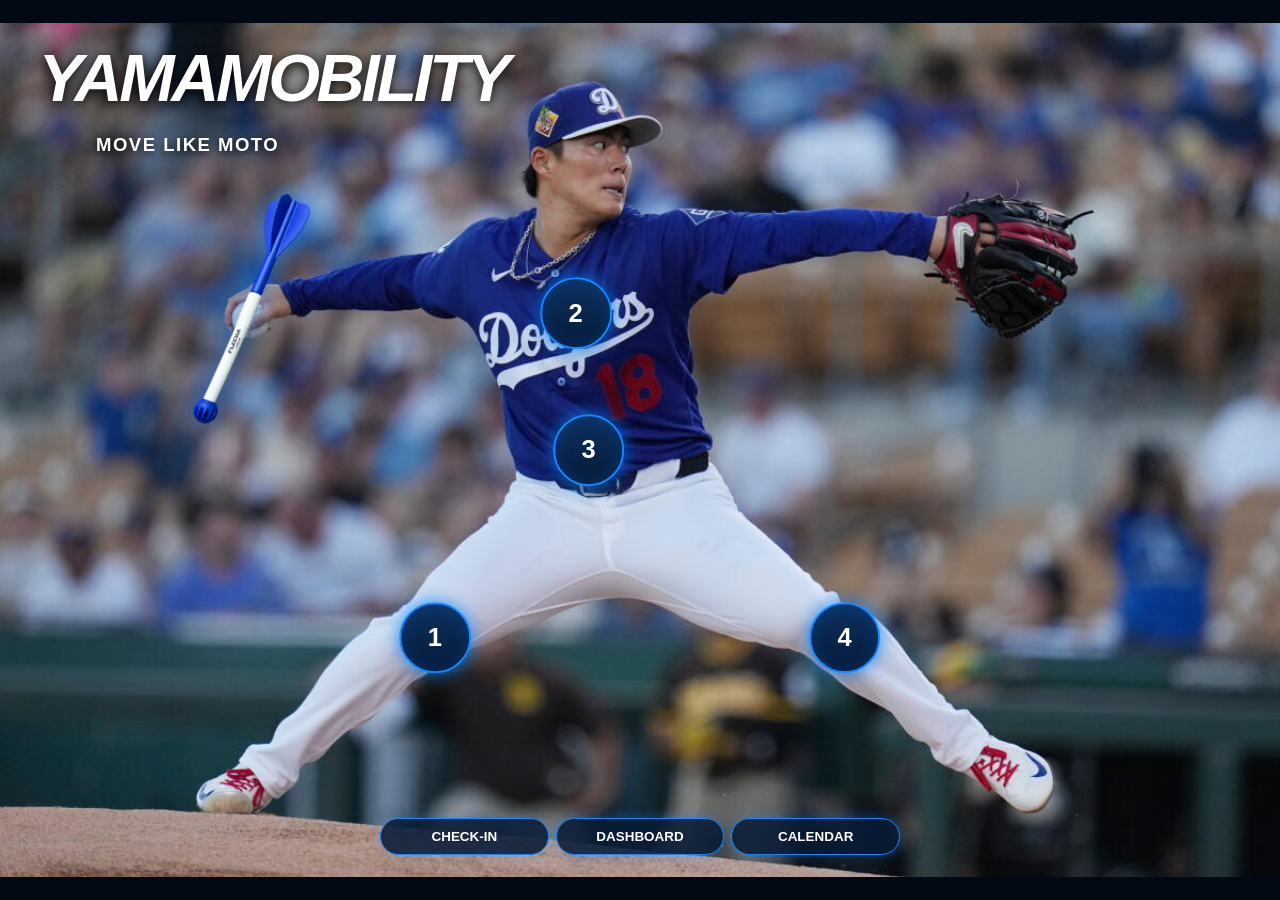
==== index.html @ ce257a67 "Increase vertical homepage score spacing" ====
<!doctype html>
<html lang="en">
<head>
<meta charset="utf-8">
<meta name="viewport" content="width=device-width,initial-scale=1,maximum-scale=1,user-scalable=no">
<title>Yamamobility</title>
<link rel="apple-touch-icon" sizes="180x180" href="assets/App%20Photo%201.jpeg?v=de45a-20260927">
<link rel="icon" type="image/jpeg" href="assets/App%20Photo%201.jpeg?v=de45a-20260927">
<meta name="apple-mobile-web-app-capable" content="yes">
<meta name="apple-mobile-web-app-title" content="Yamamobility">
<meta name="mobile-web-app-capable" content="yes">
<meta name="theme-color" content="#030914">
<style>
*{box-sizing:border-box}html,body{margin:0;width:100%;height:100%;min-height:100%;overflow:hidden;background:#030914;font-family:-apple-system,BlinkMacSystemFont,"Segoe UI",Arial,sans-serif}
.home{position:relative;width:100%;height:100vh;height:100dvh;min-height:0;overflow:hidden;background:#030914;display:flex;align-items:center;justify-content:center}
.hero{position:relative;width:min(100vw,calc(100dvh * 1.5));max-width:1536px;height:min(100dvh,calc(100vw / 1.5));aspect-ratio:1536/1024;background:url("assets/HomePage.jpeg?v=home-20260927") center/cover no-repeat}
.brand{position:absolute;left:3%;top:2%;color:#fff;text-shadow:0 2px 12px #000;font-weight:900;font-style:italic;font-size:clamp(2.2rem,5.2vw,5rem);letter-spacing:-.05em}
.tag{position:absolute;left:7.5%;top:13%;color:#fff;font-size:clamp(.65rem,1.45vw,1.35rem);font-weight:800;letter-spacing:.08em;text-shadow:0 2px 8px #000}
.day{position:absolute;transform:translate(-50%,-50%);width:clamp(52px,5.6vw,76px);height:clamp(52px,5.6vw,76px);padding:0;display:grid;place-items:center;border:2px solid #1687ff;border-radius:50%;background:linear-gradient(180deg,#0c315f,#061a38);box-shadow:0 0 18px rgba(0,132,255,.85),inset 0 0 16px rgba(0,89,190,.35);color:white;text-decoration:none;text-align:center;font-size:clamp(1rem,2vw,2rem);font-weight:900;letter-spacing:.02em;z-index:4}
.day:after{content:none}.day:hover{filter:brightness(1.18);transform:translate(-50%,-50%) scale(1.04)}
.d1{left:34%;top:72%}.d2{left:45%;top:34%}.d3{left:46%;top:50%}.d4{left:66%;top:72%}
@media(max-width:700px){body{overflow-x:hidden}.home{height:100svh;min-height:0;align-items:flex-start;justify-content:center}.hero{width:min(100vw,calc(100svh * 582 / 986));height:min(100svh,calc(100vw * 986 / 582));min-height:0;aspect-ratio:582/986;background:url("assets/VertHomePage.png?v=5d5b4b04") center/100% 100% no-repeat!important;background-size:100% 100%;background-position:center;background-repeat:no-repeat}.brand{left:4%;top:2%;font-size:clamp(1.55rem,9vw,2.8rem)}.tag{left:7%;top:10%;font-size:clamp(.48rem,2.7vw,.9rem)}.day{width:clamp(46px,13vw,62px);height:clamp(46px,13vw,62px);min-width:0;padding:0;font-size:clamp(.9rem,4.6vw,1.2rem);border-width:1.5px}.day:after{margin-left:8px}.d1{left:39%;top:74%}.d2{left:51%;top:35%}.d3{left:51%;top:49%}.d4{left:63%;top:74%}}
.javelin-link{position:absolute;left:12.8%;top:45.3%;width:clamp(160px,17vw,260px);transform:translate(-10%,-90%) rotate(-8deg);transform-origin:10% 90%;z-index:6;transition:.2s}.javelin-link:hover{transform:translate(-10%,-90%) rotate(-8deg) scale(1.06)}.javelin-link img{display:block;width:100%;height:auto;filter:drop-shadow(0 0 12px rgba(22,135,255,.8))}
@media(max-width:700px){.javelin-link{left:84%;top:5.7%;bottom:auto;width:clamp(72px,19vw,110px);transform:translate(-50%,-50%) rotate(45deg);transform-origin:center}.javelin-link:hover{transform:translate(-50%,-50%) rotate(45deg) scale(1.06)}}
.readiness-rings{position:absolute;right:.25%;top:2.5%;left:auto;width:clamp(145px,17vw,260px);transform:none;z-index:6;display:flex;flex-direction:column;align-items:center;justify-content:flex-start;gap:36px}.readiness-ring{--p:0;--ring:#ef4444;width:clamp(58px,6.7vw,92px);aspect-ratio:1;border-radius:50%;background:conic-gradient(var(--ring) calc(var(--p)*1%),rgba(255,255,255,.18) 0);display:grid;place-items:center;position:relative}.readiness-ring:before{content:"";position:absolute;inset:8px;border-radius:50%;background:#071b37}.readiness-value{position:relative;color:#fff;font-weight:900;font-size:clamp(.8rem,1.55vw,1.3rem)}.readiness-name{position:absolute;top:calc(100% + 5px);left:50%;transform:translateX(-50%);color:#fff;font-size:clamp(.48rem,.72vw,.65rem);font-weight:900;letter-spacing:.08em;white-space:nowrap}.readiness-rings.empty{display:none}#sleepRing{order:1}#recoveryRing{order:2}#readinessRing{order:3;margin:0}
@media(max-width:700px){.readiness-rings{left:86%;right:auto;top:10.8%;width:clamp(145px,40vw,190px);transform:translateX(-50%);gap:31px}.readiness-ring{width:clamp(54px,15vw,70px)}.readiness-ring:before{inset:6px}.readiness-value{font-size:clamp(.72rem,3.6vw,.95rem)}.readiness-name{font-size:.46rem}}@media(max-width:700px) and (orientation:landscape){.readiness-rings{left:auto;right:.25%;top:2.5%;width:clamp(145px,17vw,260px);transform:none;gap:36px}}
</style>
<link rel="manifest" href="manifest.webmanifest"><link rel="stylesheet" href="enhancements.css?v=20260927-5"><style>.home-controls{position:absolute;left:50%;bottom:2.5%;transform:translateX(-50%);z-index:8;display:grid;grid-template-columns:repeat(3,1fr);gap:7px;width:min(94%,520px)}.dash-link{position:static;color:#fff;text-decoration:none;background:#071b37dd;border:1px solid #1687ff;border-radius:999px;padding:10px 8px;font-size:clamp(.58rem,1.05vw,.86rem);font-weight:900;box-shadow:0 0 12px #1687ff66;text-align:center;white-space:nowrap}.mode-chip{position:static;color:#38bdf8;background:#071b37dd;border:1px solid #1687ff;border-radius:999px;padding:8px 12px;font-size:clamp(.6rem,1vw,.82rem);font-weight:800}.checkin-link{color:#fff;text-decoration:none;background:#071b37dd;border:1px solid #1687ff;border-radius:999px;padding:10px 8px;font-size:clamp(.58rem,1.05vw,.86rem);font-weight:900;box-shadow:0 0 10px #1687ff44;text-align:center;white-space:nowrap}.splash{position:fixed;inset:0;z-index:9999;background:#030914;color:#fff;display:flex;flex-direction:column;align-items:center;justify-content:center;font-weight:900;font-style:italic;font-size:clamp(2rem,8vw,5rem);letter-spacing:-.05em;animation:splashOut .45s ease 1.05s forwards}.splash small{font-size:.34em;letter-spacing:.13em;margin-top:10px;font-style:normal}@keyframes splashOut{to{opacity:0;visibility:hidden}}@media(max-width:700px){.home-controls{left:50%;right:auto;bottom:2%;gap:5px;width:94%}.dash-link,.checkin-link{padding:9px 5px;font-size:clamp(.56rem,2.7vw,.75rem)}}</style><style>html,body{position:fixed!important;inset:0!important;width:100%!important;height:100%!important;overflow:hidden!important;overscroll-behavior:none!important}.home{position:fixed!important;inset:0!important;width:100%!important;height:100dvh!important;overflow:hidden!important}</style></head>
<body>
<div class="splash" id="splash">YAMAMOBILITY<small>MOVE LIKE MOTO</small></div><main class="home">
  <section class="hero" aria-label="Yamamobility home">
    <div class="brand">YAMAMOBILITY</div>
    <div class="tag">MOVE LIKE MOTO</div>
    <a class="day d1" href="day1.html" aria-label="Day 1">1</a>
    <a class="day d2" href="day2.html" aria-label="Day 2">2</a>
    <a class="day d3" href="day3.html" aria-label="Day 3">3</a>
    <a class="day d4" href="day4.html" aria-label="Day 4">4</a>
    <a class="javelin-link" href="flecha.html" aria-label="Open Flecha throwing program"><img src="assets/Javelin.png?v=flecha-20260927" alt="Flecha javelin"></a><div class="readiness-rings empty" id="readinessRings"><div class="readiness-ring" id="readinessRing"><span class="readiness-value" id="readinessPct">—</span><span class="readiness-name">READINESS</span></div><div class="readiness-ring" id="sleepRing"><span class="readiness-value" id="sleepPct">—</span><span class="readiness-name">SLEEP</span></div><div class="readiness-ring" id="recoveryRing"><span class="readiness-value" id="recoveryPct">—</span><span class="readiness-name">RECOVERY</span></div></div>
  <div class="home-controls"><a class="checkin-link" href="checkin.html">CHECK-IN</a><a class="dash-link" href="dashboard.html">DASHBOARD</a><a class="dash-link" href="calendar.html">CALENDAR</a></div></section>
</main>
<script>function todayKey(){const n=new Date();return n.getFullYear()+"-"+String(n.getMonth()+1).padStart(2,"0")+"-"+String(n.getDate()).padStart(2,"0")}function pct(v){const m=String(v??"").match(/\d+(?:\.\d+)?/);return m?Math.max(0,Math.min(100,Math.round(Number(m[0])))):null}function ringColor(p,isRecovery){if(!isRecovery)return "#7faac7";return p>=67?"#22c55e":p>=34?"#ffd400":"#ef4444"}function loadReadiness(){let all={};try{all=JSON.parse(localStorage.getItem("yama_throwing_calendar")||"{}")}catch(e){}const rd=(all[todayKey()]||{}).readiness||{},sleep=pct(rd.sleep),recovery=pct(rd.recovery),nums=[rd.arm,rd.body,rd.energy].map(Number),sore=Number(rd.soreness),base=nums.every(Number.isFinite)&&Number.isFinite(sore)?Math.round((nums[0]*.35+(10-sore)*.30+nums[1]*.20+nums[2]*.15)*10):null,readiness=base===null?null:(recovery!==null?Math.round(base*.60+recovery*.40):base),wrap=document.getElementById("readinessRings");if(sleep===null&&recovery===null&&readiness===null){wrap.classList.add("empty");return}wrap.classList.remove("empty");[["readiness",readiness,true],["sleep",sleep,false],["recovery",recovery,true]].forEach(([id,p,isRec])=>{const ring=document.getElementById(id+"Ring"),val=document.getElementById(id+"Pct");if(p===null){ring.style.setProperty("--p",0);ring.style.setProperty("--ring","rgba(255,255,255,.25)");val.textContent="—"}else{ring.style.setProperty("--p",p);ring.style.setProperty("--ring",ringColor(p,isRec));val.textContent=p+"%"}})}function lockHomeViewport(){document.documentElement.scrollTop=0;document.body.scrollTop=0;window.scrollTo(0,0);document.documentElement.style.overflow="hidden";document.body.style.overflow="hidden"}window.addEventListener("pageshow",lockHomeViewport);window.addEventListener("load",()=>{lockHomeViewport();loadReadiness()});window.addEventListener("popstate",lockHomeViewport);document.addEventListener("visibilitychange",()=>{if(!document.hidden){lockHomeViewport();loadReadiness()}});</script><script src="enhancements.js?v=20260927-5"></script><script>function setHomeMode(m){localStorage.setItem("yama_mode",m);document.getElementById("home-mode").textContent=m.toUpperCase()+" MODE"}function cycleHomeMode(){const a=["Start Day","Bullpen","Recovery"],c=localStorage.getItem("yama_mode")||"Recovery";setHomeMode(a[(a.indexOf(c)+1)%a.length])}setHomeMode(localStorage.getItem("yama_mode")||"Recovery");if(sessionStorage.getItem("yama_splashed"))document.getElementById("splash").style.display="none";else sessionStorage.setItem("yama_splashed","1")</script></body>
</html>
---- enhancements.css ----
.yama-timer-btn{margin-left:8px;border:1px solid #38bdf8;background:transparent;color:#38bdf8;border-radius:7px;padding:5px 8px;font-size:.9rem;cursor:pointer}#yama-timer{position:fixed;z-index:2000;right:14px;bottom:14px;background:#1e293b;color:#fff;border:1px solid #38bdf8;border-radius:14px;padding:12px 14px;box-shadow:0 10px 35px #0008;display:grid;grid-template-columns:1fr auto;gap:4px 14px;min-width:180px}#yt-name{font-size:.72rem;color:#94a3b8;max-width:180px}#yt-time{font-size:1.5rem;color:#38bdf8}#yt-close{grid-column:2;grid-row:1/3;background:none;border:0;color:#fff;font-size:1.3rem}
@media(max-width:700px){.exercise-item{flex-wrap:nowrap!important}.exercise-label{min-width:0!important}.yama-timer-btn{display:block!important;visibility:visible!important;opacity:1!important;flex:0 0 auto!important;min-width:54px!important;margin-left:8px!important;padding:7px 8px!important;font-size:.75rem!important;position:relative!important;z-index:5!important}}
#yama-timer{position:fixed!important;inset:0!important;z-index:5000!important;background:rgba(3,9,20,.96)!important;color:#fff!important;display:flex!important;align-items:center!important;justify-content:center!important;padding:20px!important}.yt-card{position:relative;width:min(92vw,520px);background:#1e293b;border:1px solid #38bdf8;border-radius:20px;padding:28px 20px;text-align:center;box-shadow:0 18px 60px #000b}.yt-card #yt-name{display:block;max-width:none;font-size:1rem;color:#94a3b8;margin:12px 35px 12px}.yt-card #yt-time{display:block;font-size:clamp(4rem,22vw,8rem);line-height:1;color:#38bdf8;margin:18px 0 28px}.yt-actions{display:grid;grid-template-columns:repeat(3,1fr);gap:8px}.yt-actions button{border:1px solid #38bdf8;background:#0f172a;color:#fff;border-radius:10px;padding:12px 6px;font-weight:800}.yt-card #yt-close{position:absolute;right:12px;top:10px;background:none;border:0;color:#fff;font-size:1.8rem}.done .yt-card{border-color:#22c55e}.done .yt-card #yt-time{color:#22c55e}
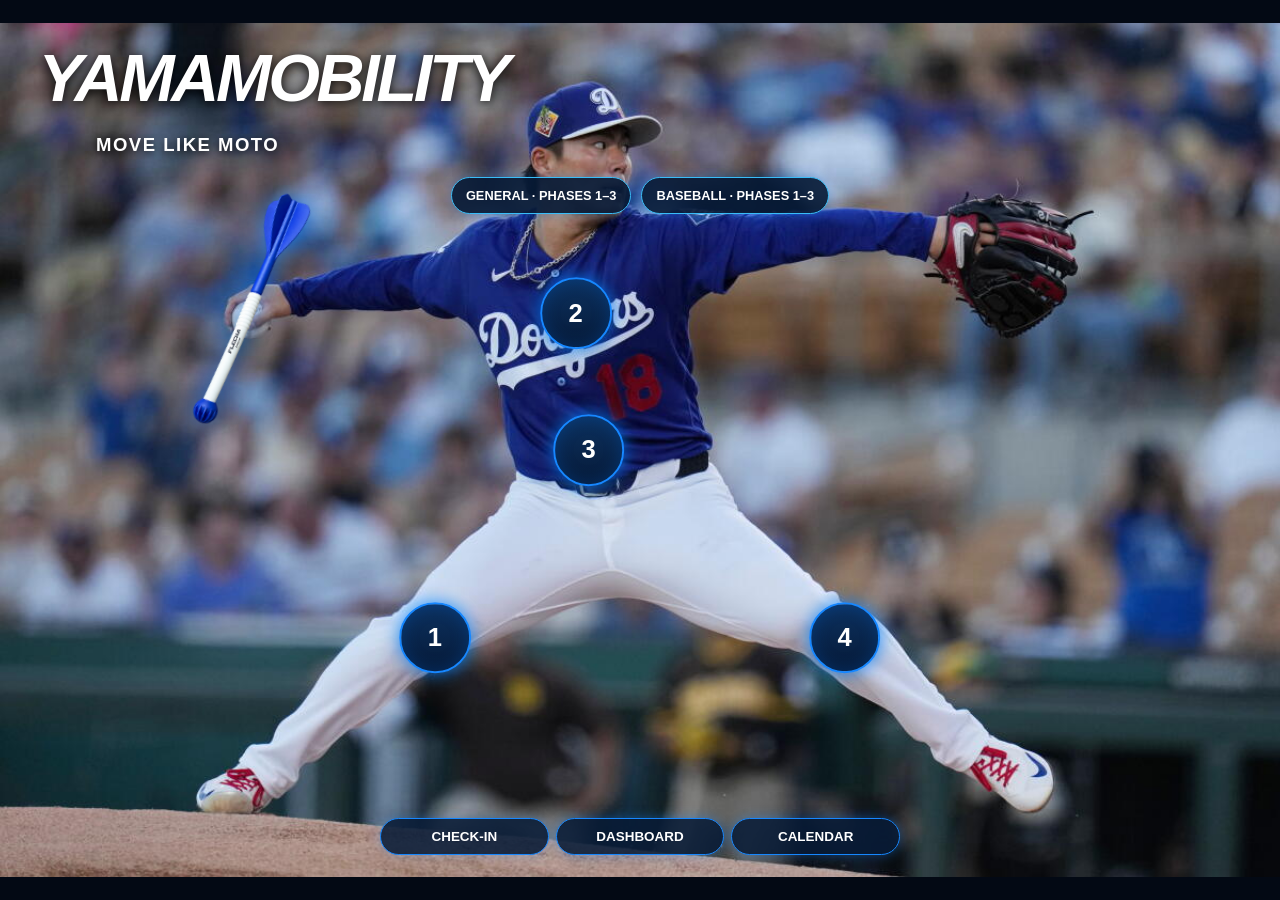
==== commit 63742da8: "Add general and baseball phase buttons to home" ====
--- a/index.html
+++ b/index.html
@@ -22,8 +22,9 @@
 @media(max-width:700px){body{overflow-x:hidden}.home{height:100svh;min-height:0;align-items:flex-start;justify-content:center}.hero{width:min(100vw,calc(100svh * 582 / 986));height:min(100svh,calc(100vw * 986 / 582));min-height:0;aspect-ratio:582/986;background:url("assets/VertHomePage.png?v=5d5b4b04") center/100% 100% no-repeat!important;background-size:100% 100%;background-position:center;background-repeat:no-repeat}.brand{left:4%;top:2%;font-size:clamp(1.55rem,9vw,2.8rem)}.tag{left:7%;top:10%;font-size:clamp(.48rem,2.7vw,.9rem)}.day{width:clamp(46px,13vw,62px);height:clamp(46px,13vw,62px);min-width:0;padding:0;font-size:clamp(.9rem,4.6vw,1.2rem);border-width:1.5px}.day:after{margin-left:8px}.d1{left:39%;top:74%}.d2{left:51%;top:35%}.d3{left:51%;top:49%}.d4{left:63%;top:74%}}
 .javelin-link{position:absolute;left:12.8%;top:45.3%;width:clamp(160px,17vw,260px);transform:translate(-10%,-90%) rotate(-8deg);transform-origin:10% 90%;z-index:6;transition:.2s}.javelin-link:hover{transform:translate(-10%,-90%) rotate(-8deg) scale(1.06)}.javelin-link img{display:block;width:100%;height:auto;filter:drop-shadow(0 0 12px rgba(22,135,255,.8))}
 @media(max-width:700px){.javelin-link{left:84%;top:5.7%;bottom:auto;width:clamp(72px,19vw,110px);transform:translate(-50%,-50%) rotate(45deg);transform-origin:center}.javelin-link:hover{transform:translate(-50%,-50%) rotate(45deg) scale(1.06)}}
-.readiness-rings{position:absolute;right:.25%;top:2.5%;left:auto;width:clamp(145px,17vw,260px);transform:none;z-index:6;display:flex;flex-direction:column;align-items:center;justify-content:flex-start;gap:36px}.readiness-ring{--p:0;--ring:#ef4444;width:clamp(58px,6.7vw,92px);aspect-ratio:1;border-radius:50%;background:conic-gradient(var(--ring) calc(var(--p)*1%),rgba(255,255,255,.18) 0);display:grid;place-items:center;position:relative}.readiness-ring:before{content:"";position:absolute;inset:8px;border-radius:50%;background:#071b37}.readiness-value{position:relative;color:#fff;font-weight:900;font-size:clamp(.8rem,1.55vw,1.3rem)}.readiness-name{position:absolute;top:calc(100% + 5px);left:50%;transform:translateX(-50%);color:#fff;font-size:clamp(.48rem,.72vw,.65rem);font-weight:900;letter-spacing:.08em;white-space:nowrap}.readiness-rings.empty{display:none}#sleepRing{order:1}#recoveryRing{order:2}#readinessRing{order:3;margin:0}
-@media(max-width:700px){.readiness-rings{left:86%;right:auto;top:10.8%;width:clamp(145px,40vw,190px);transform:translateX(-50%);gap:31px}.readiness-ring{width:clamp(54px,15vw,70px)}.readiness-ring:before{inset:6px}.readiness-value{font-size:clamp(.72rem,3.6vw,.95rem)}.readiness-name{font-size:.46rem}}@media(max-width:700px) and (orientation:landscape){.readiness-rings{left:auto;right:.25%;top:2.5%;width:clamp(145px,17vw,260px);transform:none;gap:36px}}
+.readiness-rings{position:absolute;right:.25%;top:2.5%;left:auto;width:clamp(145px,17vw,260px);transform:none;z-index:6;display:flex;flex-direction:column;align-items:center;justify-content:flex-start;gap:25px}.readiness-ring{--p:0;--ring:#ef4444;width:clamp(58px,6.7vw,92px);aspect-ratio:1;border-radius:50%;background:conic-gradient(var(--ring) calc(var(--p)*1%),rgba(255,255,255,.18) 0);display:grid;place-items:center;position:relative}.readiness-ring:before{content:"";position:absolute;inset:8px;border-radius:50%;background:#071b37}.readiness-value{position:relative;color:#fff;font-weight:900;font-size:clamp(.8rem,1.55vw,1.3rem)}.readiness-name{position:absolute;top:calc(100% + 5px);left:50%;transform:translateX(-50%);color:#fff;font-size:clamp(.48rem,.72vw,.65rem);font-weight:900;letter-spacing:.08em;white-space:nowrap}.readiness-rings.empty{display:none}#sleepRing{order:1}#recoveryRing{order:2}#readinessRing{order:3;margin:0}
+@media(max-width:700px){.readiness-rings{left:86%;right:auto;top:10.8%;width:clamp(145px,40vw,190px);transform:translateX(-50%);gap:29px}.readiness-ring{width:clamp(54px,15vw,70px)}.readiness-ring:before{inset:6px}.readiness-value{font-size:clamp(.72rem,3.6vw,.95rem)}.readiness-name{font-size:.46rem}}@media(max-width:700px) and (orientation:landscape){.readiness-rings{left:auto;right:.25%;top:2.5%;width:clamp(145px,17vw,260px);transform:none;gap:25px}}
+.phase-links{position:absolute;left:50%;top:18%;transform:translateX(-50%);z-index:7;display:flex;gap:10px;width:min(92%,560px);justify-content:center}.phase-link{color:#fff;text-decoration:none;background:#071b37e8;border:1px solid #38bdf8;border-radius:999px;padding:10px 14px;font-size:clamp(.58rem,1vw,.82rem);font-weight:900;box-shadow:0 0 12px #1687ff55;text-align:center;white-space:nowrap}@media(max-width:700px){.phase-links{top:19%;width:92%;gap:6px}.phase-link{padding:8px 9px;font-size:clamp(.52rem,2.55vw,.7rem)}}
 </style>
 <link rel="manifest" href="manifest.webmanifest"><link rel="stylesheet" href="enhancements.css?v=20260927-5"><style>.home-controls{position:absolute;left:50%;bottom:2.5%;transform:translateX(-50%);z-index:8;display:grid;grid-template-columns:repeat(3,1fr);gap:7px;width:min(94%,520px)}.dash-link{position:static;color:#fff;text-decoration:none;background:#071b37dd;border:1px solid #1687ff;border-radius:999px;padding:10px 8px;font-size:clamp(.58rem,1.05vw,.86rem);font-weight:900;box-shadow:0 0 12px #1687ff66;text-align:center;white-space:nowrap}.mode-chip{position:static;color:#38bdf8;background:#071b37dd;border:1px solid #1687ff;border-radius:999px;padding:8px 12px;font-size:clamp(.6rem,1vw,.82rem);font-weight:800}.checkin-link{color:#fff;text-decoration:none;background:#071b37dd;border:1px solid #1687ff;border-radius:999px;padding:10px 8px;font-size:clamp(.58rem,1.05vw,.86rem);font-weight:900;box-shadow:0 0 10px #1687ff44;text-align:center;white-space:nowrap}.splash{position:fixed;inset:0;z-index:9999;background:#030914;color:#fff;display:flex;flex-direction:column;align-items:center;justify-content:center;font-weight:900;font-style:italic;font-size:clamp(2rem,8vw,5rem);letter-spacing:-.05em;animation:splashOut .45s ease 1.05s forwards}.splash small{font-size:.34em;letter-spacing:.13em;margin-top:10px;font-style:normal}@keyframes splashOut{to{opacity:0;visibility:hidden}}@media(max-width:700px){.home-controls{left:50%;right:auto;bottom:2%;gap:5px;width:94%}.dash-link,.checkin-link{padding:9px 5px;font-size:clamp(.56rem,2.7vw,.75rem)}}</style><style>html,body{position:fixed!important;inset:0!important;width:100%!important;height:100%!important;overflow:hidden!important;overscroll-behavior:none!important}.home{position:fixed!important;inset:0!important;width:100%!important;height:100dvh!important;overflow:hidden!important}</style></head>
 <body>
@@ -31,6 +32,7 @@
   <section class="hero" aria-label="Yamamobility home">
     <div class="brand">YAMAMOBILITY</div>
     <div class="tag">MOVE LIKE MOTO</div>
+    <div class="phase-links"><a class="phase-link" href="general-phases.html">GENERAL · PHASES 1–3</a><a class="phase-link" href="baseball-phases.html">BASEBALL · PHASES 1–3</a></div>
     <a class="day d1" href="day1.html" aria-label="Day 1">1</a>
     <a class="day d2" href="day2.html" aria-label="Day 2">2</a>
     <a class="day d3" href="day3.html" aria-label="Day 3">3</a>
@@ -38,5 +40,5 @@
     <a class="javelin-link" href="flecha.html" aria-label="Open Flecha throwing program"><img src="assets/Javelin.png?v=flecha-20260927" alt="Flecha javelin"></a><div class="readiness-rings empty" id="readinessRings"><div class="readiness-ring" id="readinessRing"><span class="readiness-value" id="readinessPct">—</span><span class="readiness-name">READINESS</span></div><div class="readiness-ring" id="sleepRing"><span class="readiness-value" id="sleepPct">—</span><span class="readiness-name">SLEEP</span></div><div class="readiness-ring" id="recoveryRing"><span class="readiness-value" id="recoveryPct">—</span><span class="readiness-name">RECOVERY</span></div></div>
   <div class="home-controls"><a class="checkin-link" href="checkin.html">CHECK-IN</a><a class="dash-link" href="dashboard.html">DASHBOARD</a><a class="dash-link" href="calendar.html">CALENDAR</a></div></section>
 </main>
-<script>function todayKey(){const n=new Date();return n.getFullYear()+"-"+String(n.getMonth()+1).padStart(2,"0")+"-"+String(n.getDate()).padStart(2,"0")}function pct(v){const m=String(v??"").match(/\d+(?:\.\d+)?/);return m?Math.max(0,Math.min(100,Math.round(Number(m[0])))):null}function ringColor(p,isRecovery){if(!isRecovery)return "#7faac7";return p>=67?"#22c55e":p>=34?"#ffd400":"#ef4444"}function loadReadiness(){let all={};try{all=JSON.parse(localStorage.getItem("yama_throwing_calendar")||"{}")}catch(e){}const rd=(all[todayKey()]||{}).readiness||{},sleep=pct(rd.sleep),recovery=pct(rd.recovery),nums=[rd.arm,rd.body,rd.energy].map(Number),sore=Number(rd.soreness),base=nums.every(Number.isFinite)&&Number.isFinite(sore)?Math.round((nums[0]*.35+(10-sore)*.30+nums[1]*.20+nums[2]*.15)*10):null,readiness=base===null?null:(recovery!==null?Math.round(base*.60+recovery*.40):base),wrap=document.getElementById("readinessRings");if(sleep===null&&recovery===null&&readiness===null){wrap.classList.add("empty");return}wrap.classList.remove("empty");[["readiness",readiness,true],["sleep",sleep,false],["recovery",recovery,true]].forEach(([id,p,isRec])=>{const ring=document.getElementById(id+"Ring"),val=document.getElementById(id+"Pct");if(p===null){ring.style.setProperty("--p",0);ring.style.setProperty("--ring","rgba(255,255,255,.25)");val.textContent="—"}else{ring.style.setProperty("--p",p);ring.style.setProperty("--ring",ringColor(p,isRec));val.textContent=p+"%"}})}function lockHomeViewport(){document.documentElement.scrollTop=0;document.body.scrollTop=0;window.scrollTo(0,0);document.documentElement.style.overflow="hidden";document.body.style.overflow="hidden"}window.addEventListener("pageshow",lockHomeViewport);window.addEventListener("load",()=>{lockHomeViewport();loadReadiness()});window.addEventListener("popstate",lockHomeViewport);document.addEventListener("visibilitychange",()=>{if(!document.hidden){lockHomeViewport();loadReadiness()}});</script><script src="enhancements.js?v=20260927-5"></script><script>function setHomeMode(m){localStorage.setItem("yama_mode",m);document.getElementById("home-mode").textContent=m.toUpperCase()+" MODE"}function cycleHomeMode(){const a=["Start Day","Bullpen","Recovery"],c=localStorage.getItem("yama_mode")||"Recovery";setHomeMode(a[(a.indexOf(c)+1)%a.length])}setHomeMode(localStorage.getItem("yama_mode")||"Recovery");if(sessionStorage.getItem("yama_splashed"))document.getElementById("splash").style.display="none";else sessionStorage.setItem("yama_splashed","1")</script></body>
+<script>function todayKey(){const n=new Date();return n.getFullYear()+"-"+String(n.getMonth()+1).padStart(2,"0")+"-"+String(n.getDate()).padStart(2,"0")}function pct(v){const m=String(v??"").match(/\d+(?:\.\d+)?/);return m?Math.max(0,Math.min(100,Math.round(Number(m[0])))):null}function ringColor(p,isRecovery){if(!isRecovery)return "#7faac7";return p>=67?"#22c55e":p>=34?"#ffd400":"#ef4444"}function loadReadiness(){let all={};try{all=JSON.parse(localStorage.getItem("yama_throwing_calendar")||"{}")}catch(e){}const rd=(all[todayKey()]||{}).readiness||{},sleep=pct(rd.sleep),recovery=pct(rd.recovery),nums=[rd.arm,rd.body,rd.energy].map(Number),sore=Number(rd.soreness),base=nums.every(Number.isFinite)&&Number.isFinite(sore)?Math.round((nums[0]*.35+(10-sore)*.30+nums[1]*.20+nums[2]*.15)*10):null,readiness=base===null?null:(recovery!==null?Math.round(base*.40+recovery*.60):base),wrap=document.getElementById("readinessRings");if(sleep===null&&recovery===null&&readiness===null){wrap.classList.add("empty");return}wrap.classList.remove("empty");[["readiness",readiness,true],["sleep",sleep,false],["recovery",recovery,true]].forEach(([id,p,isRec])=>{const ring=document.getElementById(id+"Ring"),val=document.getElementById(id+"Pct");if(p===null){ring.style.setProperty("--p",0);ring.style.setProperty("--ring","rgba(255,255,255,.25)");val.textContent="—"}else{ring.style.setProperty("--p",p);ring.style.setProperty("--ring",ringColor(p,isRec));val.textContent=p+"%"}})}function lockHomeViewport(){document.documentElement.scrollTop=0;document.body.scrollTop=0;window.scrollTo(0,0);document.documentElement.style.overflow="hidden";document.body.style.overflow="hidden"}window.addEventListener("pageshow",lockHomeViewport);window.addEventListener("load",()=>{lockHomeViewport();loadReadiness()});window.addEventListener("popstate",lockHomeViewport);document.addEventListener("visibilitychange",()=>{if(!document.hidden){lockHomeViewport();loadReadiness()}});</script><script src="enhancements.js?v=20260927-5"></script><script>function setHomeMode(m){localStorage.setItem("yama_mode",m);document.getElementById("home-mode").textContent=m.toUpperCase()+" MODE"}function cycleHomeMode(){const a=["Start Day","Bullpen","Recovery"],c=localStorage.getItem("yama_mode")||"Recovery";setHomeMode(a[(a.indexOf(c)+1)%a.length])}setHomeMode(localStorage.getItem("yama_mode")||"Recovery");if(sessionStorage.getItem("yama_splashed"))document.getElementById("splash").style.display="none";else sessionStorage.setItem("yama_splashed","1")</script></body>
 </html>
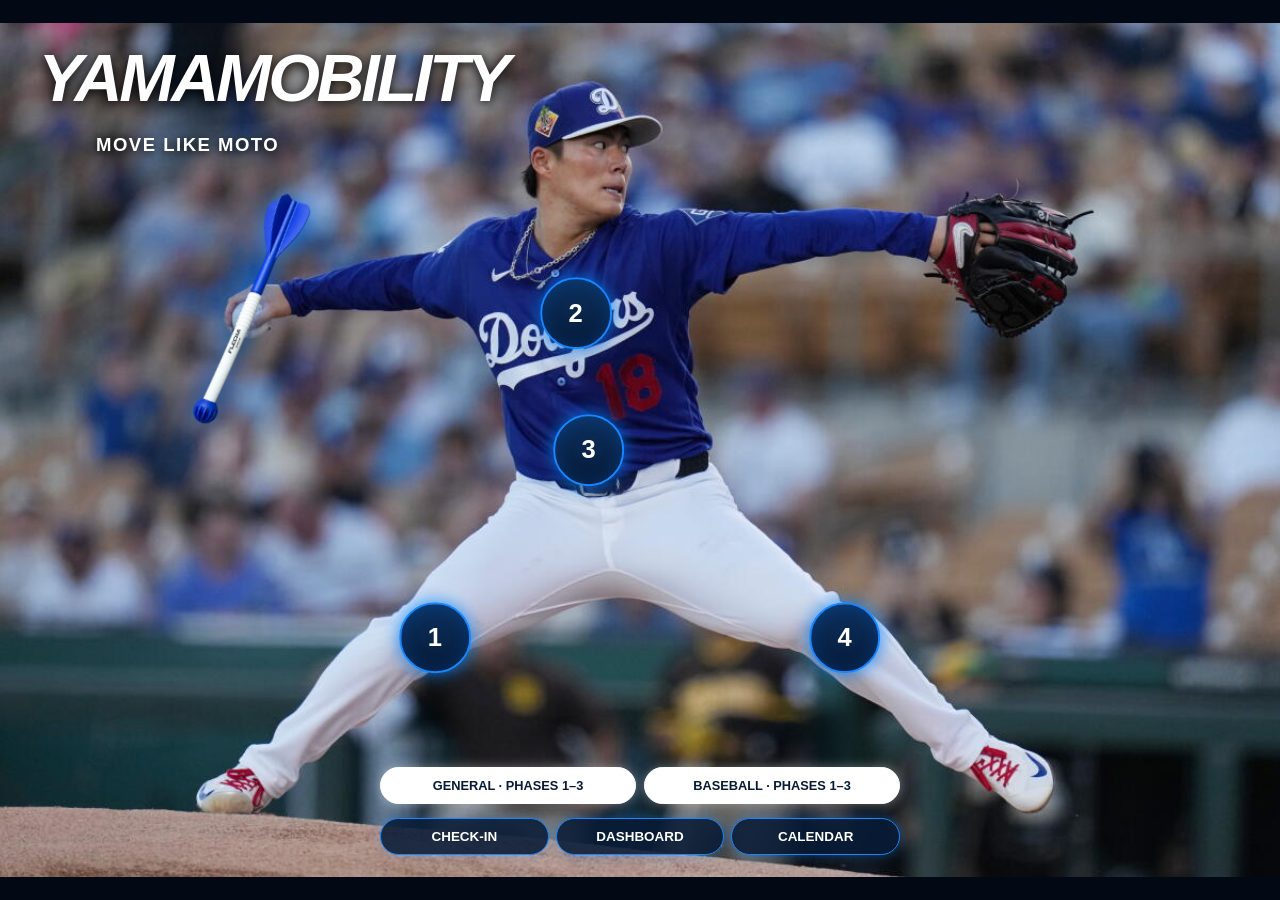
==== commit b1ada141: "Move phase buttons above bottom controls and style white" ====
--- a/index.html
+++ b/index.html
@@ -24,7 +24,7 @@
 @media(max-width:700px){.javelin-link{left:84%;top:5.7%;bottom:auto;width:clamp(72px,19vw,110px);transform:translate(-50%,-50%) rotate(45deg);transform-origin:center}.javelin-link:hover{transform:translate(-50%,-50%) rotate(45deg) scale(1.06)}}
 .readiness-rings{position:absolute;right:.25%;top:2.5%;left:auto;width:clamp(145px,17vw,260px);transform:none;z-index:6;display:flex;flex-direction:column;align-items:center;justify-content:flex-start;gap:25px}.readiness-ring{--p:0;--ring:#ef4444;width:clamp(58px,6.7vw,92px);aspect-ratio:1;border-radius:50%;background:conic-gradient(var(--ring) calc(var(--p)*1%),rgba(255,255,255,.18) 0);display:grid;place-items:center;position:relative}.readiness-ring:before{content:"";position:absolute;inset:8px;border-radius:50%;background:#071b37}.readiness-value{position:relative;color:#fff;font-weight:900;font-size:clamp(.8rem,1.55vw,1.3rem)}.readiness-name{position:absolute;top:calc(100% + 5px);left:50%;transform:translateX(-50%);color:#fff;font-size:clamp(.48rem,.72vw,.65rem);font-weight:900;letter-spacing:.08em;white-space:nowrap}.readiness-rings.empty{display:none}#sleepRing{order:1}#recoveryRing{order:2}#readinessRing{order:3;margin:0}
 @media(max-width:700px){.readiness-rings{left:86%;right:auto;top:10.8%;width:clamp(145px,40vw,190px);transform:translateX(-50%);gap:29px}.readiness-ring{width:clamp(54px,15vw,70px)}.readiness-ring:before{inset:6px}.readiness-value{font-size:clamp(.72rem,3.6vw,.95rem)}.readiness-name{font-size:.46rem}}@media(max-width:700px) and (orientation:landscape){.readiness-rings{left:auto;right:.25%;top:2.5%;width:clamp(145px,17vw,260px);transform:none;gap:25px}}
-.phase-links{position:absolute;left:50%;top:18%;transform:translateX(-50%);z-index:7;display:flex;gap:10px;width:min(92%,560px);justify-content:center}.phase-link{color:#fff;text-decoration:none;background:#071b37e8;border:1px solid #38bdf8;border-radius:999px;padding:10px 14px;font-size:clamp(.58rem,1vw,.82rem);font-weight:900;box-shadow:0 0 12px #1687ff55;text-align:center;white-space:nowrap}@media(max-width:700px){.phase-links{top:19%;width:92%;gap:6px}.phase-link{padding:8px 9px;font-size:clamp(.52rem,2.55vw,.7rem)}}
+.phase-links{position:absolute;left:50%;bottom:8.5%;transform:translateX(-50%);z-index:9;display:flex;gap:8px;width:min(94%,520px);justify-content:center}.phase-link{flex:1;color:#071b37;text-decoration:none;background:#fff;border:1px solid #fff;border-radius:999px;padding:10px 10px;font-size:clamp(.58rem,1vw,.82rem);font-weight:900;box-shadow:0 0 12px rgba(255,255,255,.35);text-align:center;white-space:nowrap}@media(max-width:700px){.phase-links{bottom:7.7%;width:94%;gap:5px}.phase-link{padding:9px 6px;font-size:clamp(.52rem,2.55vw,.7rem)}}
 </style>
 <link rel="manifest" href="manifest.webmanifest"><link rel="stylesheet" href="enhancements.css?v=20260927-5"><style>.home-controls{position:absolute;left:50%;bottom:2.5%;transform:translateX(-50%);z-index:8;display:grid;grid-template-columns:repeat(3,1fr);gap:7px;width:min(94%,520px)}.dash-link{position:static;color:#fff;text-decoration:none;background:#071b37dd;border:1px solid #1687ff;border-radius:999px;padding:10px 8px;font-size:clamp(.58rem,1.05vw,.86rem);font-weight:900;box-shadow:0 0 12px #1687ff66;text-align:center;white-space:nowrap}.mode-chip{position:static;color:#38bdf8;background:#071b37dd;border:1px solid #1687ff;border-radius:999px;padding:8px 12px;font-size:clamp(.6rem,1vw,.82rem);font-weight:800}.checkin-link{color:#fff;text-decoration:none;background:#071b37dd;border:1px solid #1687ff;border-radius:999px;padding:10px 8px;font-size:clamp(.58rem,1.05vw,.86rem);font-weight:900;box-shadow:0 0 10px #1687ff44;text-align:center;white-space:nowrap}.splash{position:fixed;inset:0;z-index:9999;background:#030914;color:#fff;display:flex;flex-direction:column;align-items:center;justify-content:center;font-weight:900;font-style:italic;font-size:clamp(2rem,8vw,5rem);letter-spacing:-.05em;animation:splashOut .45s ease 1.05s forwards}.splash small{font-size:.34em;letter-spacing:.13em;margin-top:10px;font-style:normal}@keyframes splashOut{to{opacity:0;visibility:hidden}}@media(max-width:700px){.home-controls{left:50%;right:auto;bottom:2%;gap:5px;width:94%}.dash-link,.checkin-link{padding:9px 5px;font-size:clamp(.56rem,2.7vw,.75rem)}}</style><style>html,body{position:fixed!important;inset:0!important;width:100%!important;height:100%!important;overflow:hidden!important;overscroll-behavior:none!important}.home{position:fixed!important;inset:0!important;width:100%!important;height:100dvh!important;overflow:hidden!important}</style></head>
 <body>
